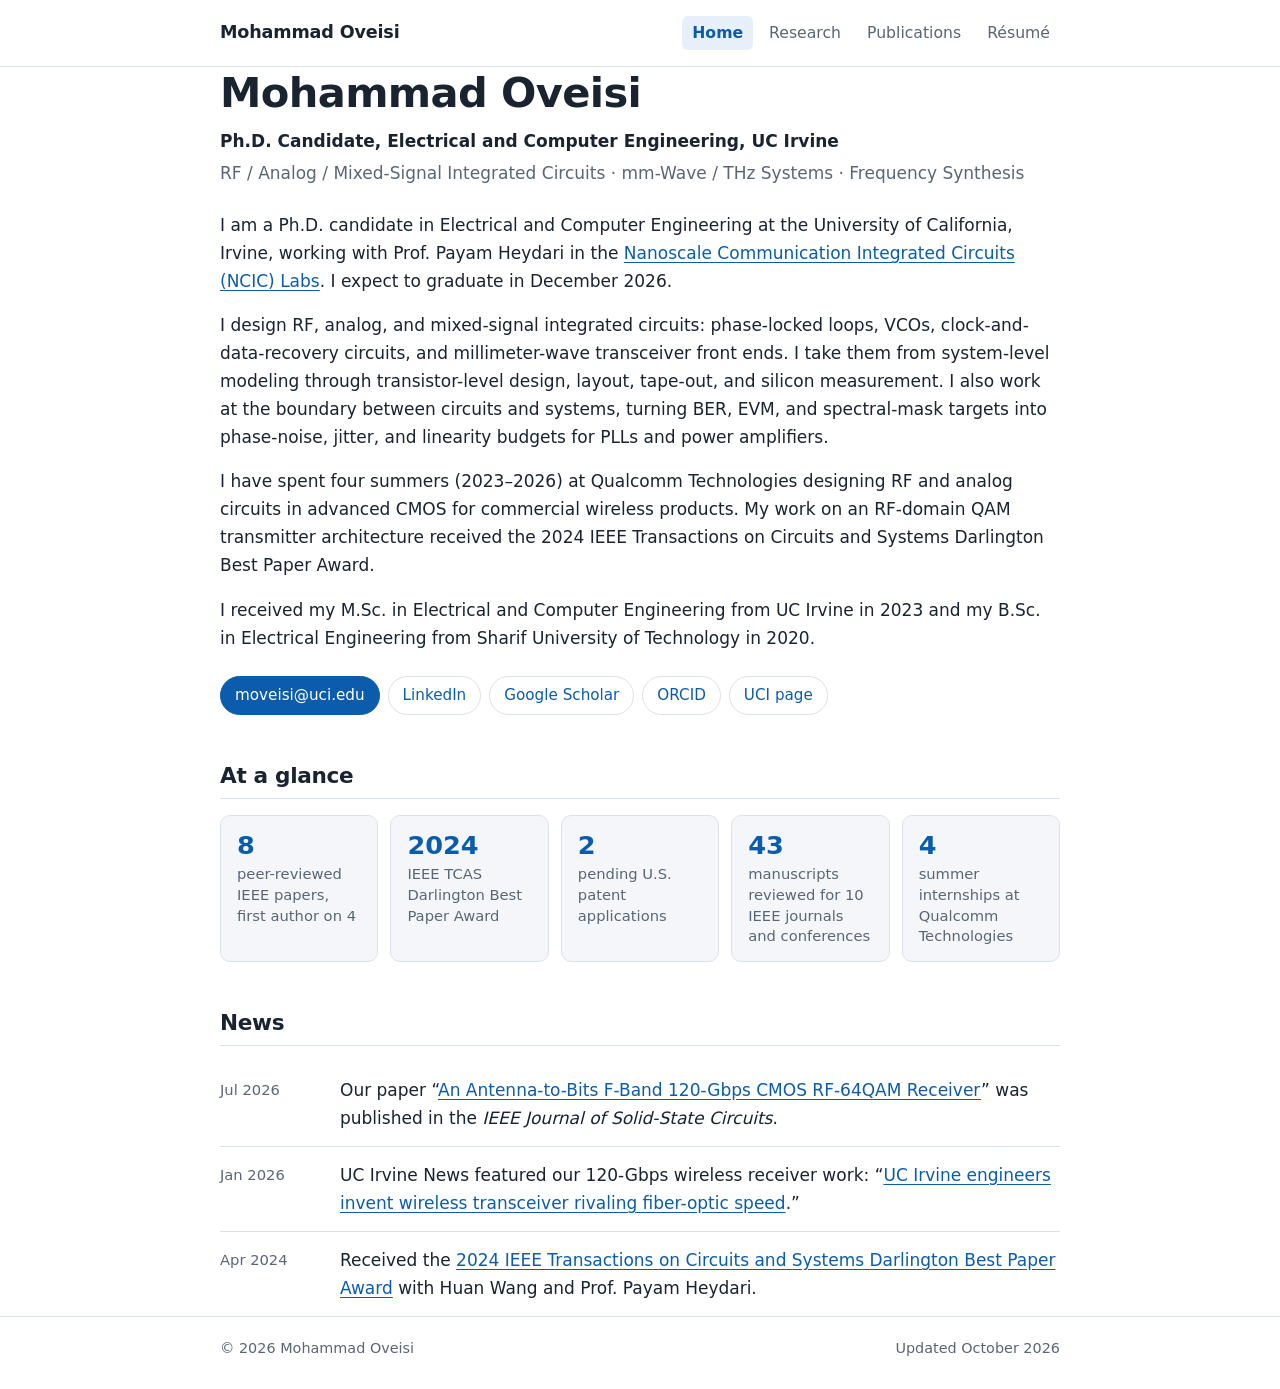
==== index.html @ 397d7ef5 "Add personal website" ====
<!doctype html>
<html lang="en">
<head>
  <meta charset="utf-8">
  <meta name="viewport" content="width=device-width, initial-scale=1">
  <title>Mohammad Oveisi | RF, Analog and Mixed-Signal IC Design</title>
  <meta name="description" content="Mohammad Oveisi is a Ph.D. candidate in Electrical and Computer Engineering at UC Irvine, designing RF, analog, and mixed-signal integrated circuits.">
  <meta property="og:title" content="Mohammad Oveisi">
  <meta property="og:description" content="Ph.D. candidate at UC Irvine. RF, analog, and mixed-signal integrated circuits; mm-wave and THz systems; frequency synthesis.">
  <meta property="og:type" content="website">
  <link rel="icon" href="assets/favicon.svg" type="image/svg+xml">
  <link rel="stylesheet" href="assets/style.css">
</head>
<body>
  <a class="skip" href="#main">Skip to content</a>
  <header class="site-header">
    <div class="wrap">
      <a class="brand" href="index.html">Mohammad Oveisi</a>
      <nav aria-label="Main">
        <a href="index.html" aria-current="page">Home</a>
        <a href="research.html">Research</a>
        <a href="publications.html">Publications</a>
        <a href="resume.html">Résumé</a>
      </nav>
    </div>
  </header>

  <main id="main" class="wrap">
    <h1>Mohammad Oveisi</h1>
    <p class="tagline">Ph.D. Candidate, Electrical and Computer Engineering, UC Irvine</p>
    <p class="areas">RF / Analog / Mixed-Signal Integrated Circuits · mm-Wave / THz Systems · Frequency Synthesis</p>

    <p>I am a Ph.D. candidate in Electrical and Computer Engineering at the University of California, Irvine, working with Prof. Payam Heydari in the <a href="https://ncic.eng.uci.edu/">Nanoscale Communication Integrated Circuits (NCIC) Labs</a>. I expect to graduate in December 2026.</p>
    <p>I design RF, analog, and mixed-signal integrated circuits: phase-locked loops, VCOs, clock-and-data-recovery circuits, and millimeter-wave transceiver front ends. I take them from system-level modeling through transistor-level design, layout, tape-out, and silicon measurement. I also work at the boundary between circuits and systems, turning BER, EVM, and spectral-mask targets into phase-noise, jitter, and linearity budgets for PLLs and power amplifiers.</p>
    <p>I have spent four summers (2023–2026) at Qualcomm Technologies designing RF and analog circuits in advanced CMOS for commercial wireless products. My work on an RF-domain QAM transmitter architecture received the 2024 IEEE Transactions on Circuits and Systems Darlington Best Paper Award.</p>
    <p>I received my M.Sc. in Electrical and Computer Engineering from UC Irvine in 2023 and my B.Sc. in Electrical Engineering from Sharif University of Technology in 2020.</p>

    <ul class="links">
      <li><a class="primary" href="mailto:moveisi@uci.edu">moveisi@uci.edu</a></li>
      <li><a href="https://www.linkedin.com/in/moveisi/">LinkedIn</a></li>
      <li><a href="https://scholar.google.com/citations?user=EYjMQukAAAAJ&amp;hl=en">Google Scholar</a></li>
      <li><a href="https://orcid.org/0000-0003-4700-7114">ORCID</a></li>
      <li><a href="https://sites.uci.edu/moveisi/">UCI page</a></li>
    </ul>

    <h2>At a glance</h2>
    <ul class="stats">
      <li><strong>8</strong>peer-reviewed IEEE papers, first author on 4</li>
      <li><strong>2024</strong>IEEE TCAS Darlington Best Paper Award</li>
      <li><strong>2</strong>pending U.S. patent applications</li>
      <li><strong>43</strong>manuscripts reviewed for 10 IEEE journals and conferences</li>
      <li><strong>4</strong>summer internships at Qualcomm Technologies</li>
    </ul>

    <h2>News</h2>
    <ul class="news">
      <li>
        <time datetime="2026-07">Jul 2026</time>
        <p>Our paper “<a href="https://doi.org/10.1109/JSSC.2025.3648748">An Antenna-to-Bits F-Band 120-Gbps CMOS RF-64QAM Receiver</a>” was published in the <em>IEEE Journal of Solid-State Circuits</em>.</p>
      </li>
      <li>
        <time datetime="2026-01-22">Jan 2026</time>
        <p>UC Irvine News featured our 120-Gbps wireless receiver work: “<a href="https://news.uci.edu/2026/01/22/uc-irvine-engineers-invent-wireless-transceiver-rivaling-fiber-optic-speed/">UC Irvine engineers invent wireless transceiver rivaling fiber-optic speed</a>.”</p>
      </li>
      <li>
        <time datetime="2024-04">Apr 2024</time>
        <p>Received the <a href="https://ieee-cas.org/post/news/announcing-ieee-cass-2024-award-winners">2024 IEEE Transactions on Circuits and Systems Darlington Best Paper Award</a> with Huan Wang and Prof. Payam Heydari.</p>
      </li>
    </ul>
  </main>

  <footer class="site-footer">
    <div class="wrap">
      <span>© 2026 Mohammad Oveisi</span>
      <span>Updated October 2026</span>
    </div>
  </footer>
</body>
</html>
---- assets/style.css ----
:root {
  --bg: #ffffff;
  --surface: #f4f6f9;
  --text: #1a2330;
  --muted: #5a6675;
  --border: #dce2e9;
  --accent: #0b5cad;
  --accent-soft: #e7f0fa;
  --maxw: 880px;
  color-scheme: light dark;
}

@media (prefers-color-scheme: dark) {
  :root {
    --bg: #0f141a;
    --surface: #171e27;
    --text: #e5eaf0;
    --muted: #9ba8b6;
    --border: #28333f;
    --accent: #6fb4f3;
    --accent-soft: #14273a;
  }
}

*,
*::before,
*::after {
  box-sizing: border-box;
}

html {
  -webkit-text-size-adjust: 100%;
}

body {
  margin: 0;
  background: var(--bg);
  color: var(--text);
  font-family: system-ui, -apple-system, "Segoe UI", Roboto, "Helvetica Neue", Arial, sans-serif;
  font-size: 1.0625rem;
  line-height: 1.65;
}

.wrap {
  max-width: var(--maxw);
  margin: 0 auto;
  padding: 0 20px;
}

a {
  color: var(--accent);
  text-underline-offset: 3px;
}

a:hover {
  text-decoration-thickness: 2px;
}

.skip {
  position: absolute;
  left: -999px;
}

.skip:focus {
  left: 12px;
  top: 12px;
  padding: 8px 12px;
  background: var(--bg);
  border: 2px solid var(--accent);
  border-radius: 6px;
  z-index: 10;
}

/* Header */

.site-header {
  border-bottom: 1px solid var(--border);
}

.site-header .wrap {
  display: flex;
  flex-wrap: wrap;
  align-items: center;
  justify-content: space-between;
  gap: 8px 24px;
  padding-top: 16px;
  padding-bottom: 16px;
}

.brand {
  color: var(--text);
  font-weight: 700;
  font-size: 1.1rem;
  text-decoration: none;
  letter-spacing: -0.01em;
}

.site-header nav {
  display: flex;
  flex-wrap: wrap;
  gap: 4px 6px;
}

.site-header nav a {
  color: var(--muted);
  text-decoration: none;
  padding: 4px 10px;
  border-radius: 6px;
  font-size: 0.98rem;
}

.site-header nav a:hover {
  color: var(--text);
  background: var(--surface);
}

.site-header nav a[aria-current="page"] {
  color: var(--accent);
  background: var(--accent-soft);
  font-weight: 600;
}

/* Typography */

main {
  padding-top: 48px;
  padding-bottom: 64px;
}

h1,
h2,
h3 {
  line-height: 1.25;
  letter-spacing: -0.015em;
}

h1 {
  font-size: clamp(2rem, 5vw, 2.6rem);
  margin: 0 0 8px;
}

h2 {
  font-size: 1.35rem;
  margin: 48px 0 16px;
  padding-bottom: 8px;
  border-bottom: 1px solid var(--border);
}

h3 {
  font-size: 1.1rem;
  margin: 0 0 4px;
}

p {
  margin: 0 0 16px;
}

.lead {
  color: var(--muted);
  font-size: 1.1rem;
  margin-bottom: 24px;
}

.tagline {
  font-weight: 600;
  margin-bottom: 4px;
}

.areas {
  color: var(--muted);
  margin-bottom: 24px;
}

.meta {
  color: var(--muted);
  font-size: 0.92rem;
  margin-bottom: 8px;
}

/* Home */

.links {
  display: flex;
  flex-wrap: wrap;
  gap: 8px;
  margin: 24px 0 8px;
  padding: 0;
  list-style: none;
}

.links a {
  display: inline-block;
  padding: 6px 14px;
  border: 1px solid var(--border);
  border-radius: 999px;
  text-decoration: none;
  font-size: 0.95rem;
  font-weight: 500;
}

.links a:hover {
  border-color: var(--accent);
  background: var(--accent-soft);
}

.links a.primary {
  background: var(--accent);
  border-color: var(--accent);
  color: var(--bg);
}

.stats {
  display: flex;
  flex-wrap: wrap;
  gap: 12px;
  margin: 0;
  padding: 0;
  list-style: none;
}

.stats li {
  flex: 1 1 130px;
  background: var(--surface);
  border: 1px solid var(--border);
  border-radius: 10px;
  padding: 14px 16px;
  font-size: 0.92rem;
  line-height: 1.4;
  color: var(--muted);
}

.stats strong {
  display: block;
  font-size: 1.6rem;
  line-height: 1.2;
  color: var(--accent);
  margin-bottom: 4px;
}

.news {
  margin: 0;
  padding: 0;
  list-style: none;
}

.news li {
  display: grid;
  grid-template-columns: 6.5rem 1fr;
  gap: 4px 16px;
  padding: 14px 0;
  border-bottom: 1px solid var(--border);
}

.news li:last-child {
  border-bottom: 0;
}

.news time {
  color: var(--muted);
  font-size: 0.92rem;
  padding-top: 2px;
}

.news p {
  margin: 0;
}

/* Research */

.project {
  padding: 20px 0;
  border-bottom: 1px solid var(--border);
}

.project:last-of-type {
  border-bottom: 0;
}

.project p:last-child {
  margin-bottom: 0;
}

/* Publications */

.pubs {
  margin: 0;
  padding: 0;
  list-style: none;
  counter-reset: pub;
}

.pubs li {
  counter-increment: pub;
  position: relative;
  padding: 0 0 14px 3rem;
}

.pubs li::before {
  position: absolute;
  left: 0;
  color: var(--muted);
  font-variant-numeric: tabular-nums;
}

.pubs[data-prefix="J"] li::before {
  content: "[J" counter(pub) "]";
}

.pubs[data-prefix="C"] li::before {
  content: "[C" counter(pub) "]";
}

.me {
  font-weight: 700;
}

.badge {
  display: inline-block;
  padding: 1px 8px;
  border-radius: 999px;
  background: var(--accent-soft);
  color: var(--accent);
  font-size: 0.85rem;
  font-weight: 600;
  white-space: nowrap;
}

.plain {
  margin: 0;
  padding-left: 1.2rem;
}

.plain li {
  margin-bottom: 8px;
}

/* Résumé */

.entry {
  display: grid;
  grid-template-columns: 1fr auto;
  gap: 2px 24px;
  margin-bottom: 20px;
}

.entry .when {
  color: var(--muted);
  font-size: 0.95rem;
  white-space: nowrap;
  padding-top: 2px;
}

.entry .org {
  color: var(--muted);
  margin: 0;
}

.entry ul {
  grid-column: 1 / -1;
  margin: 6px 0 0;
  padding-left: 1.2rem;
  font-size: 0.98rem;
}

.entry li {
  margin-bottom: 4px;
}

.skills {
  display: grid;
  grid-template-columns: 11rem 1fr;
  gap: 10px 24px;
  margin: 0;
}

.skills dt {
  font-weight: 600;
}

.skills dd {
  margin: 0;
}

/* Footer */

.site-footer {
  border-top: 1px solid var(--border);
  color: var(--muted);
  font-size: 0.9rem;
}

.site-footer .wrap {
  display: flex;
  flex-wrap: wrap;
  justify-content: space-between;
  gap: 8px 24px;
  padding-top: 20px;
  padding-bottom: 28px;
}

.site-footer a {
  color: var(--muted);
}

@media (max-width: 600px) {
  main {
    padding-top: 32px;
  }

  .news li {
    grid-template-columns: 1fr;
  }

  .entry {
    grid-template-columns: 1fr;
  }

  .skills {
    grid-template-columns: 1fr;
    gap: 2px;
  }

  .skills dd {
    margin-bottom: 12px;
  }

  .pubs li {
    padding-left: 2.6rem;
  }
}

@media print {
  .site-header nav,
  .site-footer,
  .skip {
    display: none;
  }

  body {
    font-size: 11pt;
  }

  a {
    color: inherit;
    text-decoration: none;
  }
}
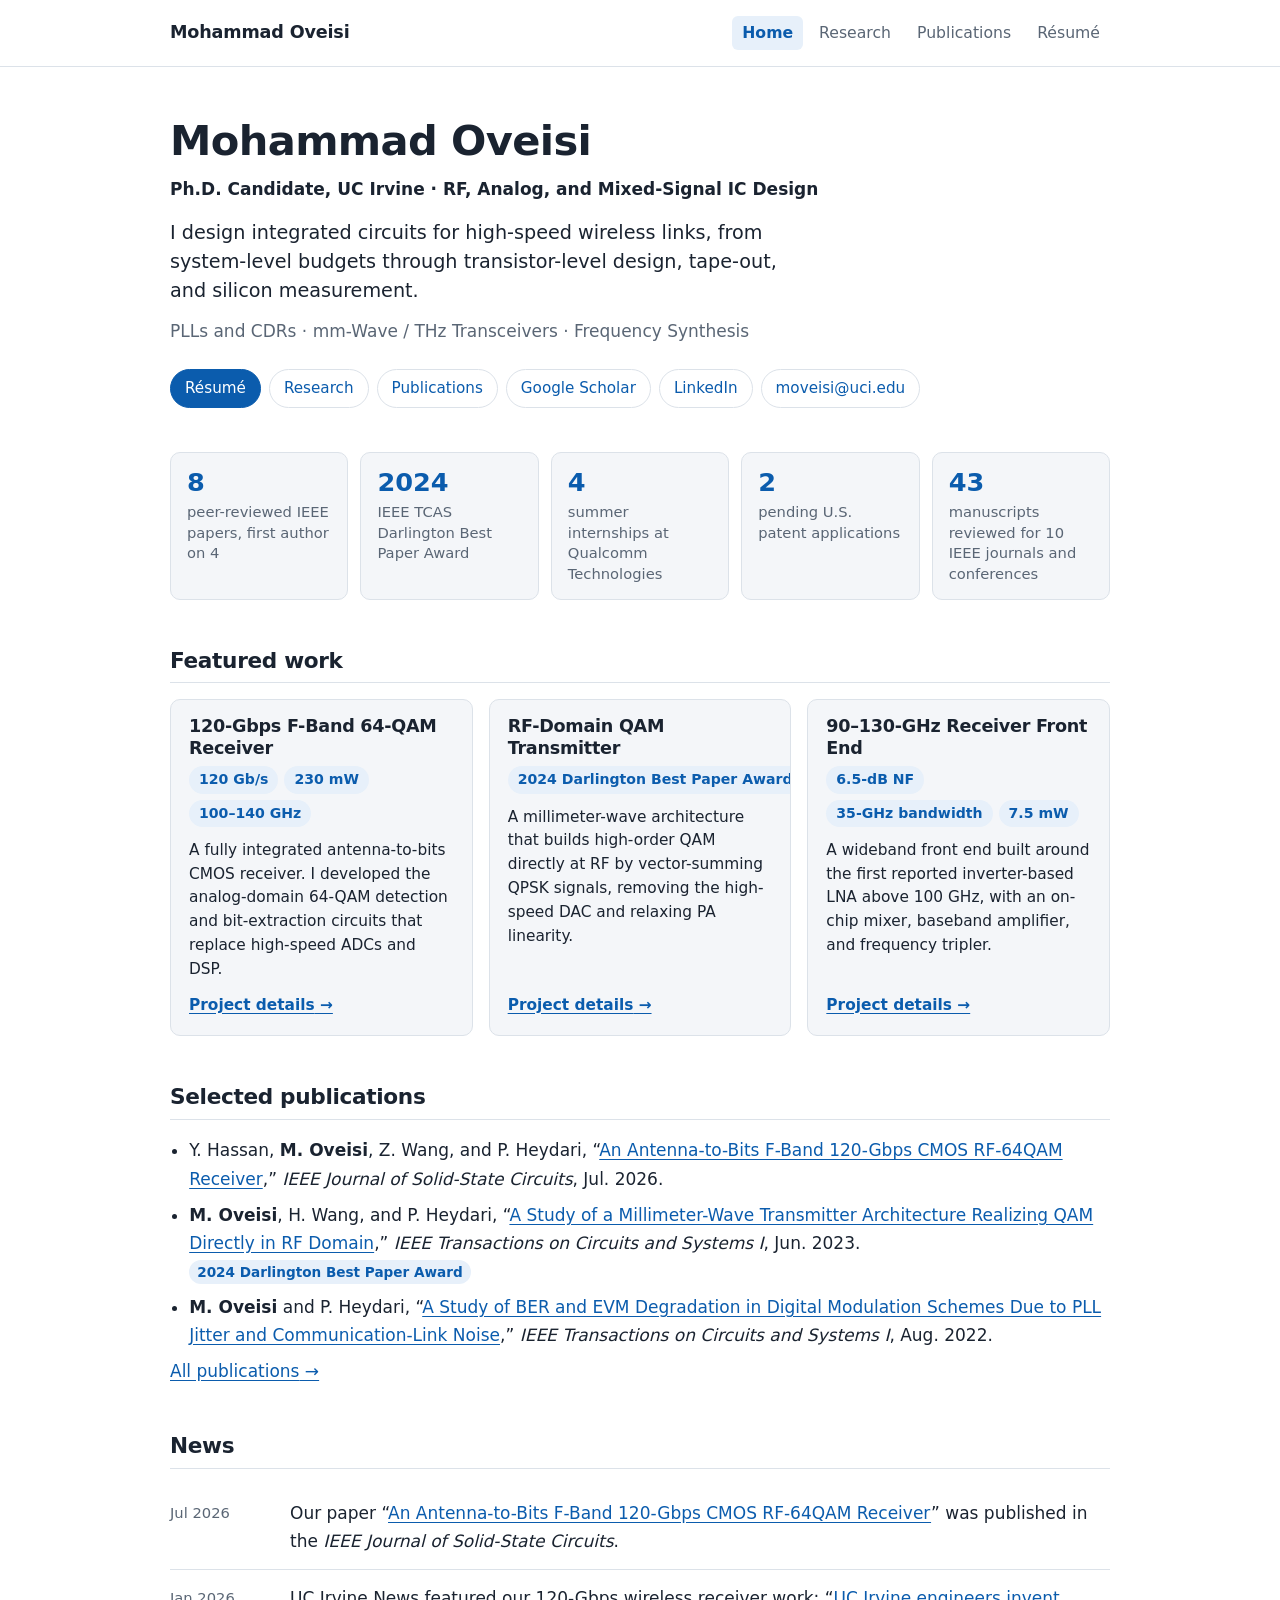
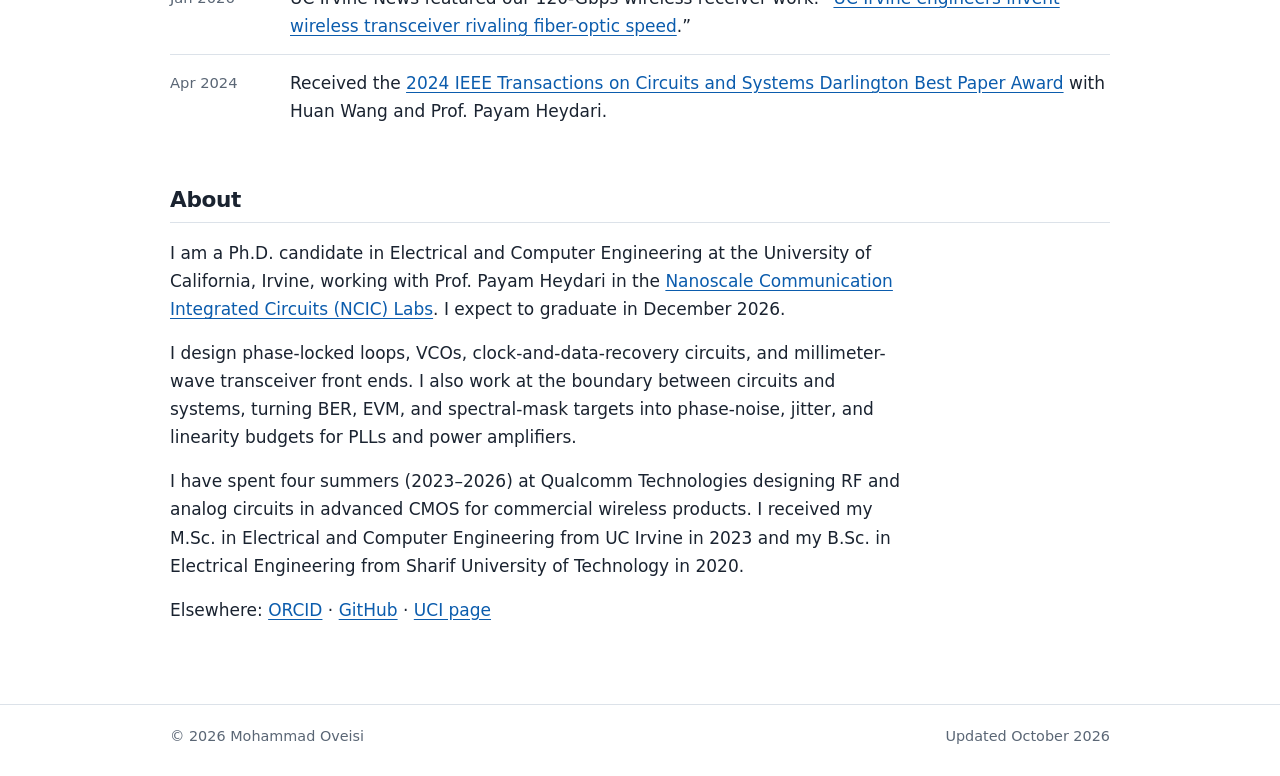
==== commit a79f269f: "Restructure site as an engineering portfolio Home leads with a compact hero, stats, featured work, a" ====
--- a/index.html
+++ b/index.html
@@ -5,11 +5,49 @@
   <meta name="viewport" content="width=device-width, initial-scale=1">
   <title>Mohammad Oveisi | RF, Analog and Mixed-Signal IC Design</title>
   <meta name="description" content="Mohammad Oveisi is a Ph.D. candidate in Electrical and Computer Engineering at UC Irvine, designing RF, analog, and mixed-signal integrated circuits.">
+  <link rel="canonical" href="https://mohammadoveisi.github.io/">
   <meta property="og:title" content="Mohammad Oveisi">
   <meta property="og:description" content="Ph.D. candidate at UC Irvine. RF, analog, and mixed-signal integrated circuits; mm-wave and THz systems; frequency synthesis.">
   <meta property="og:type" content="website">
+  <meta property="og:url" content="https://mohammadoveisi.github.io/">
+  <meta property="og:image" content="https://mohammadoveisi.github.io/assets/social-card.png">
+  <meta property="og:image:width" content="1200">
+  <meta property="og:image:height" content="630">
+  <meta name="twitter:card" content="summary_large_image">
   <link rel="icon" href="assets/favicon.svg" type="image/svg+xml">
   <link rel="stylesheet" href="assets/style.css">
+  <script type="application/ld+json">
+  {
+    "@context": "https://schema.org",
+    "@type": "Person",
+    "name": "Mohammad Oveisi",
+    "url": "https://mohammadoveisi.github.io/",
+    "email": "mailto:moveisi@uci.edu",
+    "jobTitle": "Ph.D. Candidate, Electrical and Computer Engineering",
+    "affiliation": {
+      "@type": "CollegeOrUniversity",
+      "name": "University of California, Irvine"
+    },
+    "alumniOf": [
+      { "@type": "CollegeOrUniversity", "name": "University of California, Irvine" },
+      { "@type": "CollegeOrUniversity", "name": "Sharif University of Technology" }
+    ],
+    "knowsAbout": [
+      "RF integrated circuits",
+      "Analog and mixed-signal integrated circuits",
+      "Phase-locked loops",
+      "Clock and data recovery",
+      "Millimeter-wave and sub-THz transceivers"
+    ],
+    "sameAs": [
+      "https://www.linkedin.com/in/moveisi/",
+      "https://scholar.google.com/citations?user=EYjMQukAAAAJ",
+      "https://orcid.org/0000-0003-4700-7114",
+      "https://github.com/mohammadoveisi",
+      "https://sites.uci.edu/moveisi/"
+    ]
+  }
+  </script>
 </head>
 <body>
   <a class="skip" href="#main">Skip to content</a>
@@ -26,31 +64,76 @@
   </header>
 
   <main id="main" class="wrap">
-    <h1>Mohammad Oveisi</h1>
-    <p class="tagline">Ph.D. Candidate, Electrical and Computer Engineering, UC Irvine</p>
-    <p class="areas">RF / Analog / Mixed-Signal Integrated Circuits · mm-Wave / THz Systems · Frequency Synthesis</p>
+    <section class="hero">
+      <div>
+        <h1>Mohammad Oveisi</h1>
+        <p class="tagline">Ph.D. Candidate, UC Irvine · RF, Analog, and Mixed-Signal IC Design</p>
+        <p class="focus">I design integrated circuits for high-speed wireless links, from system-level budgets through transistor-level design, tape-out, and silicon measurement.</p>
+        <p class="areas">PLLs and CDRs · mm-Wave / THz Transceivers · Frequency Synthesis</p>
+        <ul class="links">
+          <li><a class="primary" href="resume.html">Résumé</a></li>
+          <li><a href="research.html">Research</a></li>
+          <li><a href="publications.html">Publications</a></li>
+          <li><a href="https://scholar.google.com/citations?user=EYjMQukAAAAJ&amp;hl=en">Google Scholar</a></li>
+          <li><a href="https://www.linkedin.com/in/moveisi/">LinkedIn</a></li>
+          <li><a href="mailto:moveisi@uci.edu">moveisi@uci.edu</a></li>
+        </ul>
+      </div>
+    </section>
 
-    <p>I am a Ph.D. candidate in Electrical and Computer Engineering at the University of California, Irvine, working with Prof. Payam Heydari in the <a href="https://ncic.eng.uci.edu/">Nanoscale Communication Integrated Circuits (NCIC) Labs</a>. I expect to graduate in December 2026.</p>
-    <p>I design RF, analog, and mixed-signal integrated circuits: phase-locked loops, VCOs, clock-and-data-recovery circuits, and millimeter-wave transceiver front ends. I take them from system-level modeling through transistor-level design, layout, tape-out, and silicon measurement. I also work at the boundary between circuits and systems, turning BER, EVM, and spectral-mask targets into phase-noise, jitter, and linearity budgets for PLLs and power amplifiers.</p>
-    <p>I have spent four summers (2023–2026) at Qualcomm Technologies designing RF and analog circuits in advanced CMOS for commercial wireless products. My work on an RF-domain QAM transmitter architecture received the 2024 IEEE Transactions on Circuits and Systems Darlington Best Paper Award.</p>
-    <p>I received my M.Sc. in Electrical and Computer Engineering from UC Irvine in 2023 and my B.Sc. in Electrical Engineering from Sharif University of Technology in 2020.</p>
-
-    <ul class="links">
-      <li><a class="primary" href="mailto:moveisi@uci.edu">moveisi@uci.edu</a></li>
-      <li><a href="https://www.linkedin.com/in/moveisi/">LinkedIn</a></li>
-      <li><a href="https://scholar.google.com/citations?user=EYjMQukAAAAJ&amp;hl=en">Google Scholar</a></li>
-      <li><a href="https://orcid.org/0000-0003-4700-7114">ORCID</a></li>
-      <li><a href="https://sites.uci.edu/moveisi/">UCI page</a></li>
+    <ul class="stats" aria-label="At a glance">
+      <li><strong>8</strong>peer-reviewed IEEE papers, first author on 4</li>
+      <li><strong>2024</strong>IEEE TCAS Darlington Best Paper Award</li>
+      <li><strong>4</strong>summer internships at Qualcomm Technologies</li>
+      <li><strong>2</strong>pending U.S. patent applications</li>
+      <li><strong>43</strong>manuscripts reviewed for 10 IEEE journals and conferences</li>
     </ul>
 
-    <h2>At a glance</h2>
-    <ul class="stats">
-      <li><strong>8</strong>peer-reviewed IEEE papers, first author on 4</li>
-      <li><strong>2024</strong>IEEE TCAS Darlington Best Paper Award</li>
-      <li><strong>2</strong>pending U.S. patent applications</li>
-      <li><strong>43</strong>manuscripts reviewed for 10 IEEE journals and conferences</li>
-      <li><strong>4</strong>summer internships at Qualcomm Technologies</li>
+    <h2>Featured work</h2>
+    <ul class="cards">
+      <li class="card">
+        <div class="card-body">
+          <h3>120-Gbps F-Band 64-QAM Receiver</h3>
+          <ul class="metrics" aria-label="Measured results">
+            <li>120 Gb/s</li>
+            <li>230 mW</li>
+            <li>100–140 GHz</li>
+          </ul>
+          <p>A fully integrated antenna-to-bits CMOS receiver. I developed the analog-domain 64-QAM detection and bit-extraction circuits that replace high-speed ADCs and DSP.</p>
+          <p class="more"><a href="research.html#receiver">Project details<span aria-hidden="true"> →</span></a></p>
+        </div>
+      </li>
+      <li class="card">
+        <div class="card-body">
+          <h3>RF-Domain QAM Transmitter</h3>
+          <ul class="metrics" aria-label="Recognition">
+            <li>2024 Darlington Best Paper Award</li>
+          </ul>
+          <p>A millimeter-wave architecture that builds high-order QAM directly at RF by vector-summing QPSK signals, removing the high-speed DAC and relaxing PA linearity.</p>
+          <p class="more"><a href="research.html#rf-qam">Project details<span aria-hidden="true"> →</span></a></p>
+        </div>
+      </li>
+      <li class="card">
+        <div class="card-body">
+          <h3>90–130-GHz Receiver Front End</h3>
+          <ul class="metrics" aria-label="LNA results">
+            <li>6.5-dB NF</li>
+            <li>35-GHz bandwidth</li>
+            <li>7.5 mW</li>
+          </ul>
+          <p>A wideband front end built around the first reported inverter-based LNA above 100 GHz, with an on-chip mixer, baseband amplifier, and frequency tripler.</p>
+          <p class="more"><a href="research.html#front-end">Project details<span aria-hidden="true"> →</span></a></p>
+        </div>
+      </li>
     </ul>
+
+    <h2>Selected publications</h2>
+    <ul class="plain">
+      <li>Y. Hassan, <span class="me">M. Oveisi</span>, Z. Wang, and P. Heydari, “<a href="https://doi.org/10.1109/JSSC.2025.3648748">An Antenna-to-Bits F-Band 120-Gbps CMOS RF-64QAM Receiver</a>,” <em>IEEE Journal of Solid-State Circuits</em>, Jul. 2026.</li>
+      <li><span class="me">M. Oveisi</span>, H. Wang, and P. Heydari, “<a href="https://doi.org/10.1109/TCSI.2023.3255109">A Study of a Millimeter-Wave Transmitter Architecture Realizing QAM Directly in RF Domain</a>,” <em>IEEE Transactions on Circuits and Systems I</em>, Jun. 2023. <span class="badge">2024 Darlington Best Paper Award</span></li>
+      <li><span class="me">M. Oveisi</span> and P. Heydari, “<a href="https://doi.org/10.1109/TCSI.2022.3172707">A Study of BER and EVM Degradation in Digital Modulation Schemes Due to PLL Jitter and Communication-Link Noise</a>,” <em>IEEE Transactions on Circuits and Systems I</em>, Aug. 2022.</li>
+    </ul>
+    <p><a href="publications.html">All publications<span aria-hidden="true"> →</span></a></p>
 
     <h2>News</h2>
     <ul class="news">
@@ -67,6 +150,12 @@
         <p>Received the <a href="https://ieee-cas.org/post/news/announcing-ieee-cass-2024-award-winners">2024 IEEE Transactions on Circuits and Systems Darlington Best Paper Award</a> with Huan Wang and Prof. Payam Heydari.</p>
       </li>
     </ul>
+
+    <h2>About</h2>
+    <p>I am a Ph.D. candidate in Electrical and Computer Engineering at the University of California, Irvine, working with Prof. Payam Heydari in the <a href="https://ncic.eng.uci.edu/">Nanoscale Communication Integrated Circuits (NCIC) Labs</a>. I expect to graduate in December 2026.</p>
+    <p>I design phase-locked loops, VCOs, clock-and-data-recovery circuits, and millimeter-wave transceiver front ends. I also work at the boundary between circuits and systems, turning BER, EVM, and spectral-mask targets into phase-noise, jitter, and linearity budgets for PLLs and power amplifiers.</p>
+    <p>I have spent four summers (2023–2026) at Qualcomm Technologies designing RF and analog circuits in advanced CMOS for commercial wireless products. I received my M.Sc. in Electrical and Computer Engineering from UC Irvine in 2023 and my B.Sc. in Electrical Engineering from Sharif University of Technology in 2020.</p>
+    <p>Elsewhere: <a href="https://orcid.org/0000-0003-4700-7114">ORCID</a> · <a href="https://github.com/mohammadoveisi">GitHub</a> · <a href="https://sites.uci.edu/moveisi/">UCI page</a></p>
   </main>
 
   <footer class="site-footer">
--- a/assets/style.css
+++ b/assets/style.css
@@ -6,7 +6,8 @@
   --border: #dce2e9;
   --accent: #0b5cad;
   --accent-soft: #e7f0fa;
-  --maxw: 880px;
+  --maxw: 980px;
+  --measure: 46rem;
   color-scheme: light dark;
 }
 
@@ -56,6 +57,12 @@
   text-decoration-thickness: 2px;
 }
 
+:focus-visible {
+  outline: 2px solid var(--accent);
+  outline-offset: 2px;
+  border-radius: 4px;
+}
+
 .skip {
   position: absolute;
   left: -999px;
@@ -122,7 +129,7 @@
 
 /* Typography */
 
-main {
+main.wrap {
   padding-top: 48px;
   padding-bottom: 64px;
 }
@@ -155,6 +162,11 @@
   margin: 0 0 16px;
 }
 
+main > p,
+.prose {
+  max-width: var(--measure);
+}
+
 .lead {
   color: var(--muted);
   font-size: 1.1rem;
@@ -178,6 +190,99 @@
 }
 
 /* Home */
+
+.hero {
+  display: grid;
+  grid-template-columns: 1fr auto;
+  align-items: center;
+  gap: 24px 48px;
+}
+
+.hero-photo {
+  width: 220px;
+  height: 220px;
+  border-radius: 14px;
+  border: 1px solid var(--border);
+  object-fit: cover;
+}
+
+.focus {
+  font-size: 1.2rem;
+  line-height: 1.5;
+  max-width: 38rem;
+  margin: 16px 0 12px;
+}
+
+.hero .areas {
+  margin-bottom: 0;
+}
+
+.cards {
+  display: grid;
+  grid-template-columns: repeat(auto-fit, minmax(260px, 1fr));
+  gap: 16px;
+  margin: 0;
+  padding: 0;
+  list-style: none;
+}
+
+.card {
+  display: flex;
+  flex-direction: column;
+  background: var(--surface);
+  border: 1px solid var(--border);
+  border-radius: 10px;
+  overflow: hidden;
+}
+
+.card img {
+  display: block;
+  width: 100%;
+  aspect-ratio: 16 / 10;
+  object-fit: cover;
+  border-bottom: 1px solid var(--border);
+}
+
+.card-body {
+  display: flex;
+  flex-direction: column;
+  flex: 1;
+  padding: 16px 18px 18px;
+}
+
+.card h3 {
+  margin-bottom: 6px;
+}
+
+.card p {
+  font-size: 0.96rem;
+  line-height: 1.55;
+  margin-bottom: 12px;
+}
+
+.card .more {
+  margin: auto 0 0;
+  font-weight: 600;
+}
+
+.metrics {
+  display: flex;
+  flex-wrap: wrap;
+  gap: 6px;
+  margin: 0 0 12px;
+  padding: 0;
+  list-style: none;
+}
+
+.metrics li {
+  padding: 2px 10px;
+  border-radius: 999px;
+  background: var(--accent-soft);
+  color: var(--accent);
+  font-size: 0.88rem;
+  font-weight: 600;
+  white-space: nowrap;
+}
 
 .links {
   display: flex;
@@ -213,7 +318,7 @@
   display: flex;
   flex-wrap: wrap;
   gap: 12px;
-  margin: 0;
+  margin: 36px 0 0;
   padding: 0;
   list-style: none;
 }
@@ -268,16 +373,65 @@
 /* Research */
 
 .project {
-  padding: 20px 0;
-  border-bottom: 1px solid var(--border);
-}
-
-.project:last-of-type {
-  border-bottom: 0;
-}
-
-.project p:last-child {
-  margin-bottom: 0;
+  display: grid;
+  grid-template-columns: minmax(0, 1fr);
+  gap: 20px 28px;
+  margin-bottom: 20px;
+  padding: 22px 24px;
+  background: var(--surface);
+  border: 1px solid var(--border);
+  border-radius: 10px;
+  scroll-margin-top: 16px;
+}
+
+.project.has-figure {
+  grid-template-columns: minmax(0, 300px) minmax(0, 1fr);
+}
+
+.project figure {
+  margin: 0;
+}
+
+.project figure img {
+  display: block;
+  width: 100%;
+  height: auto;
+  border-radius: 6px;
+  border: 1px solid var(--border);
+}
+
+.project figcaption {
+  color: var(--muted);
+  font-size: 0.82rem;
+  line-height: 1.4;
+  margin-top: 6px;
+}
+
+.project h2 {
+  font-size: 1.2rem;
+  margin: 0 0 4px;
+  padding: 0;
+  border: 0;
+}
+
+.project p {
+  font-size: 0.98rem;
+}
+
+.project .role {
+  border-left: 3px solid var(--accent);
+  padding-left: 12px;
+}
+
+.project-links {
+  display: flex;
+  flex-wrap: wrap;
+  gap: 4px 18px;
+  margin: 0;
+  padding: 0;
+  list-style: none;
+  font-size: 0.95rem;
+  font-weight: 600;
 }
 
 /* Publications */
@@ -325,6 +479,19 @@
   white-space: nowrap;
 }
 
+.badge.quiet {
+  background: transparent;
+  border: 1px solid var(--border);
+  color: var(--muted);
+  font-weight: 500;
+}
+
+.pub-links {
+  display: block;
+  margin-top: 2px;
+  font-size: 0.92rem;
+}
+
 .plain {
   margin: 0;
   padding-left: 1.2rem;
@@ -403,12 +570,28 @@
 }
 
 @media (max-width: 600px) {
-  main {
+  main.wrap {
     padding-top: 32px;
   }
 
   .news li {
     grid-template-columns: 1fr;
+  }
+
+  .hero {
+    grid-template-columns: 1fr;
+  }
+
+  .hero-photo {
+    width: 140px;
+    height: 140px;
+    order: -1;
+  }
+
+  .project,
+  .project.has-figure {
+    grid-template-columns: minmax(0, 1fr);
+    padding: 18px;
   }
 
   .entry {
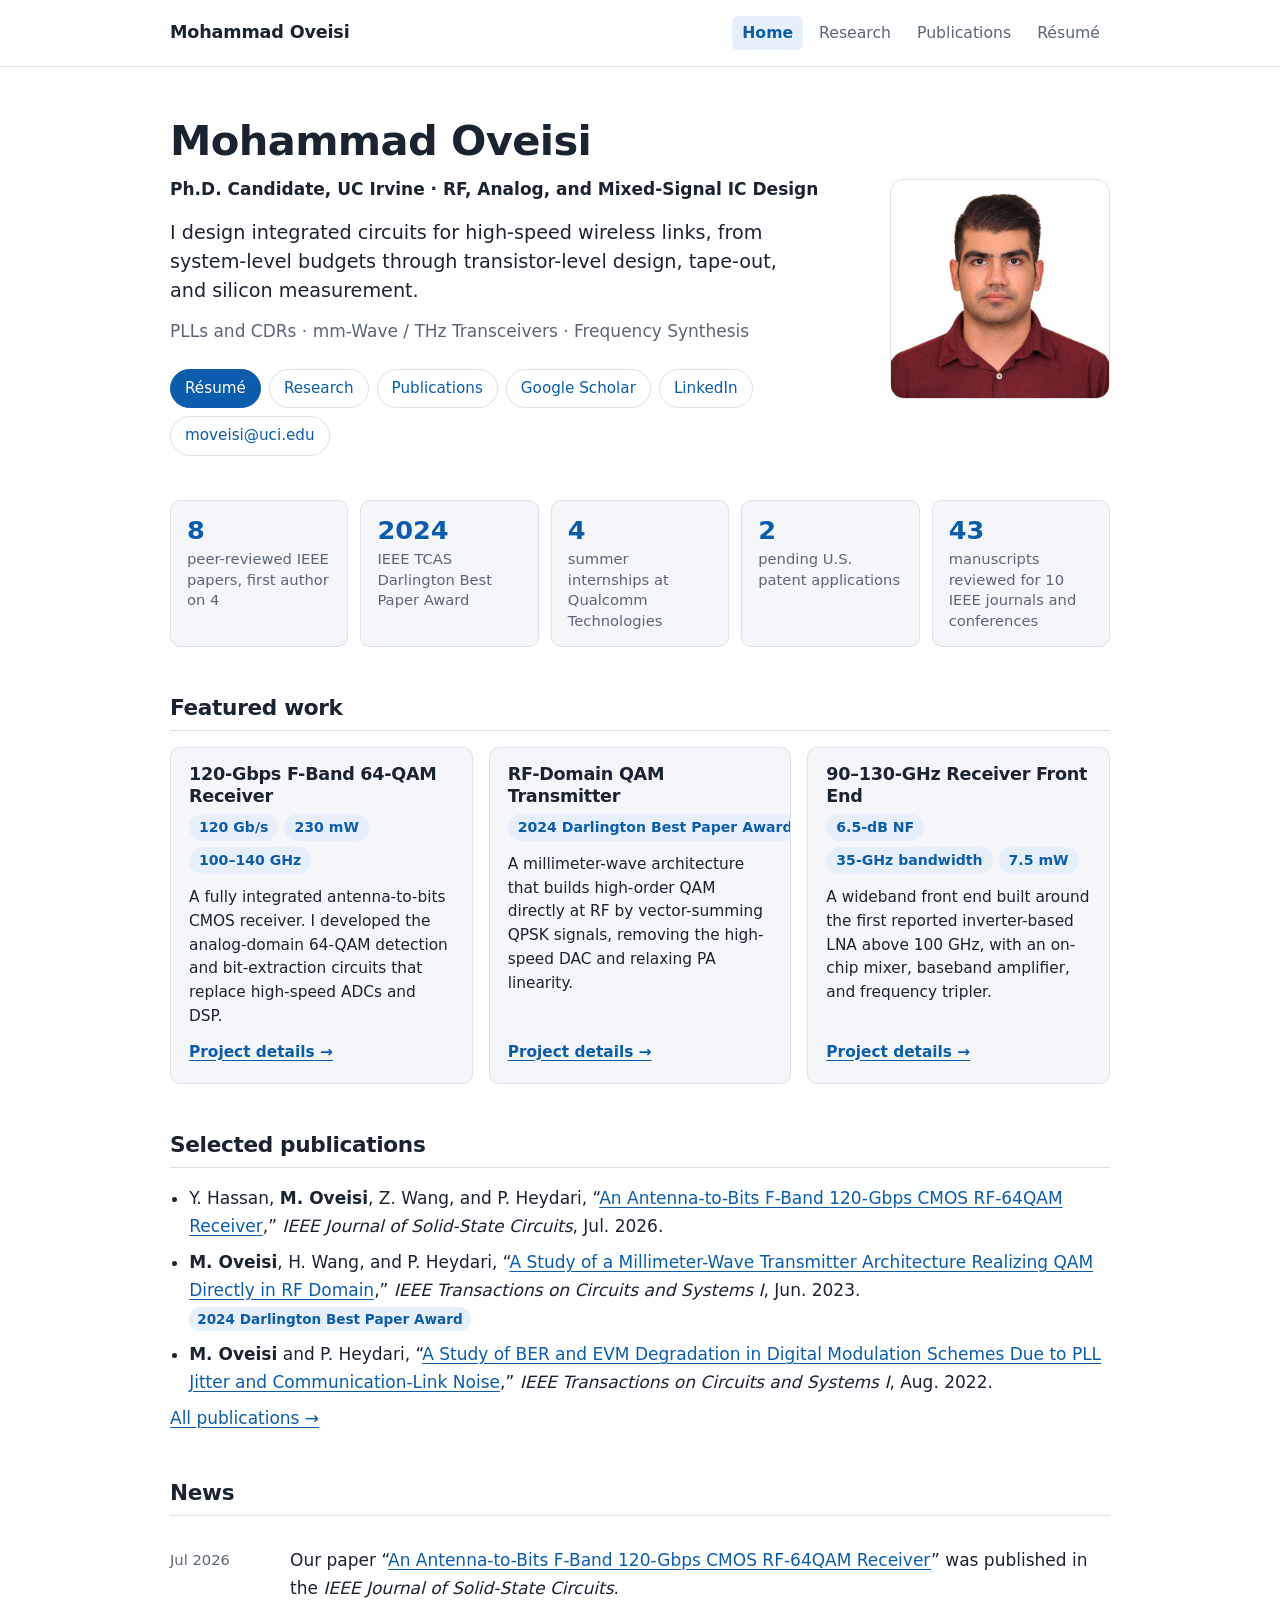
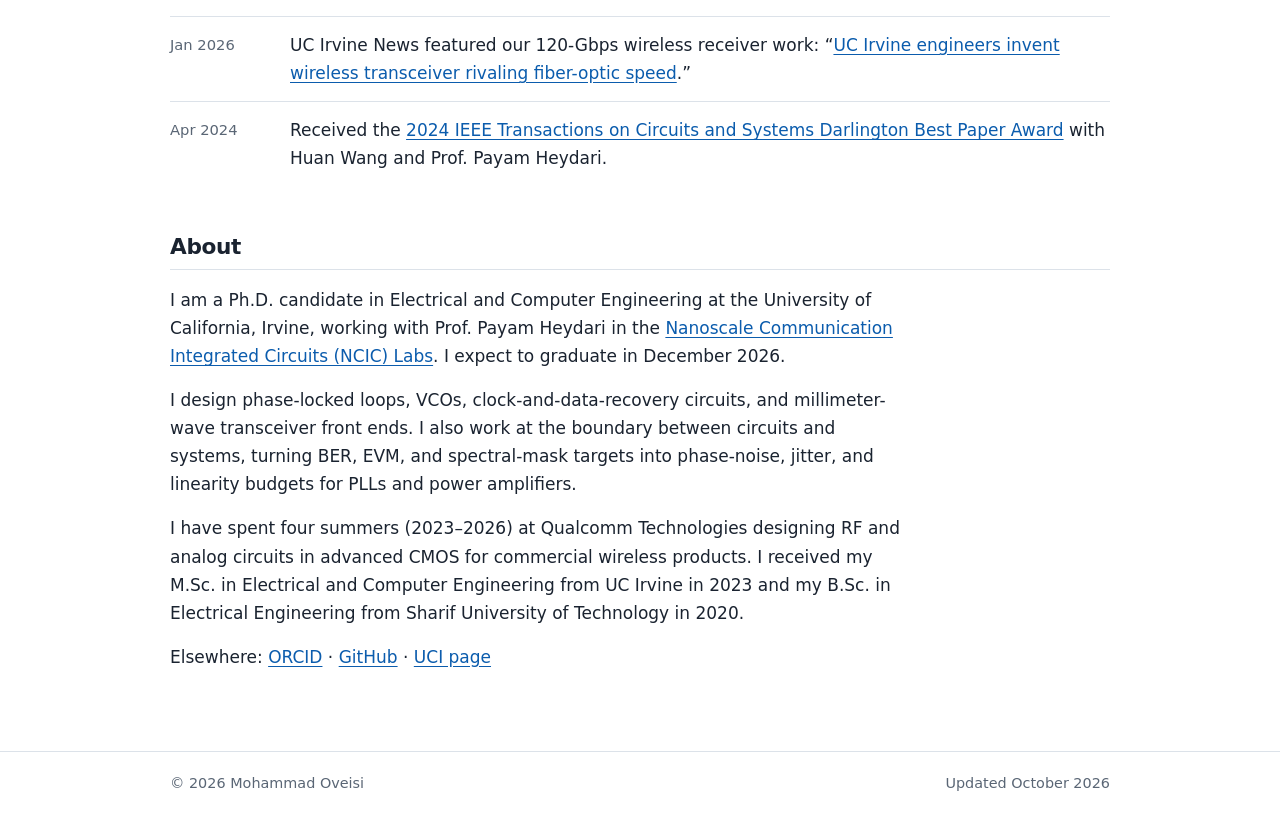
==== commit 8043186d: "Add headshot to the home page hero Co-Authored-By: Claude Opus 5.5 <noreply@anthropic.com>" ====
--- a/index.html
+++ b/index.html
@@ -22,6 +22,7 @@
     "@type": "Person",
     "name": "Mohammad Oveisi",
     "url": "https://mohammadoveisi.github.io/",
+    "image": "https://mohammadoveisi.github.io/assets/headshot.jpg",
     "email": "mailto:moveisi@uci.edu",
     "jobTitle": "Ph.D. Candidate, Electrical and Computer Engineering",
     "affiliation": {
@@ -79,6 +80,7 @@
           <li><a href="mailto:moveisi@uci.edu">moveisi@uci.edu</a></li>
         </ul>
       </div>
+      <img class="hero-photo" src="assets/headshot.jpg" alt="Portrait of Mohammad Oveisi" width="600" height="600">
     </section>
 
     <ul class="stats" aria-label="At a glance">
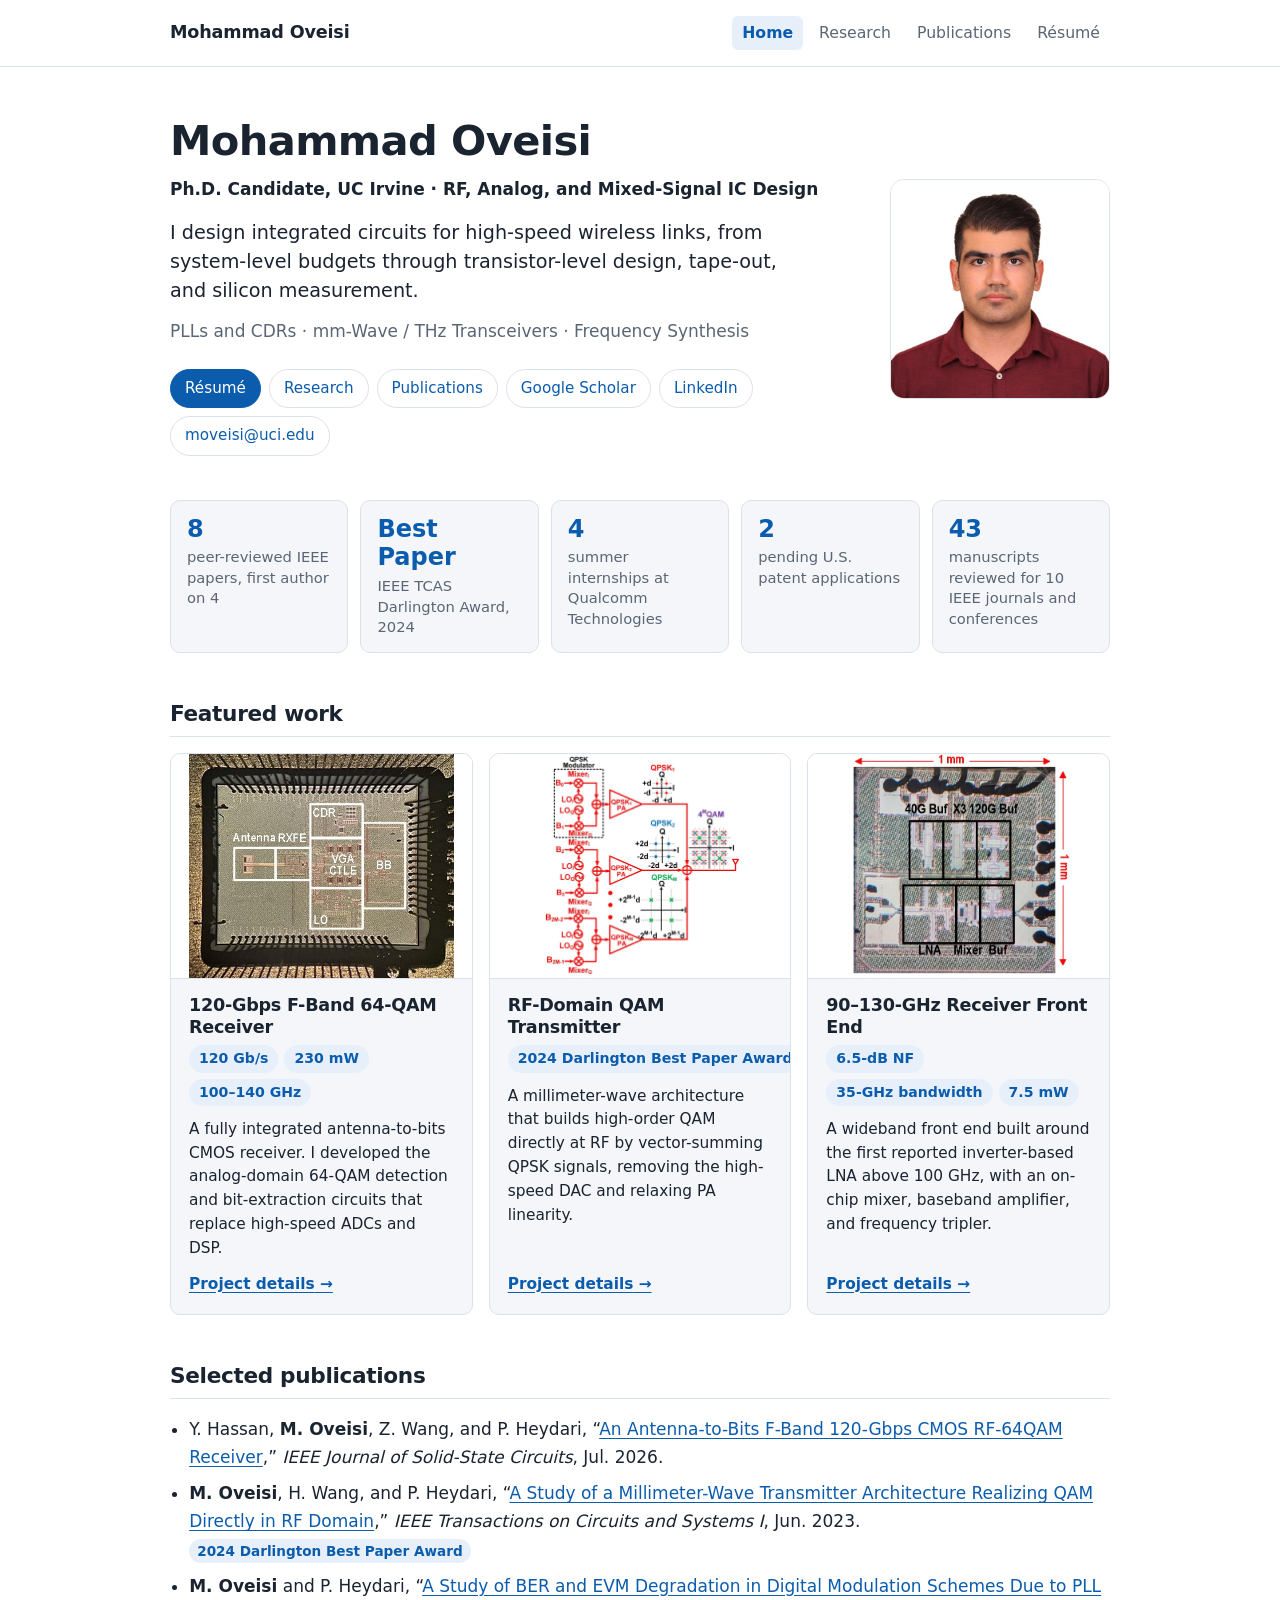
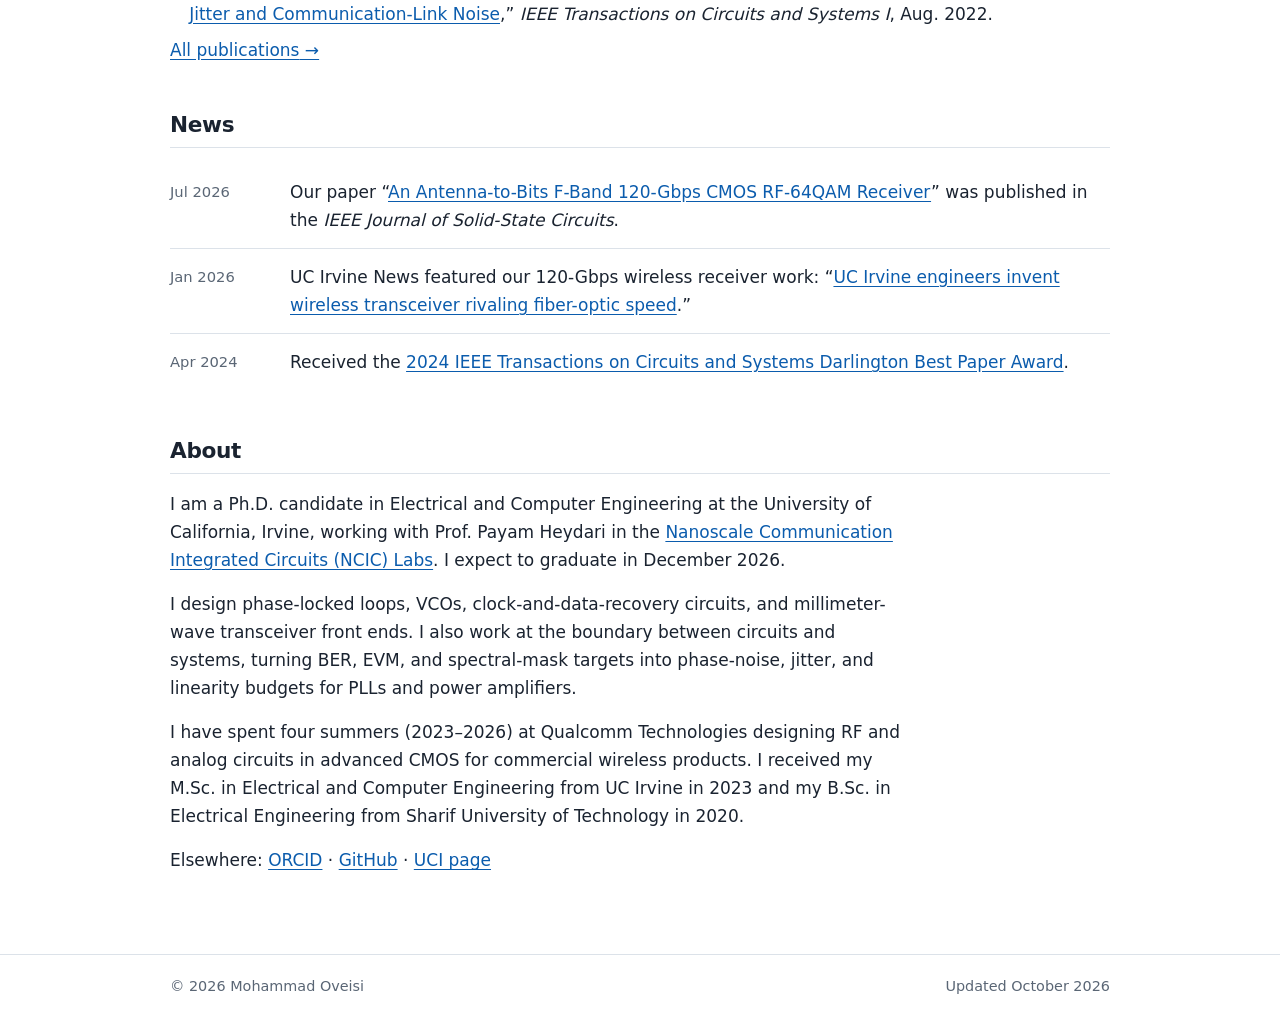
==== commit 631ce0b7: "Add figures for the RF-QAM and link-modeling projects, link M.Sc. thesis Home: featured cards now ca" ====
--- a/index.html
+++ b/index.html
@@ -85,7 +85,7 @@
 
     <ul class="stats" aria-label="At a glance">
       <li><strong>8</strong>peer-reviewed IEEE papers, first author on 4</li>
-      <li><strong>2024</strong>IEEE TCAS Darlington Best Paper Award</li>
+      <li><strong>Best Paper</strong>IEEE TCAS Darlington Award, 2024</li>
       <li><strong>4</strong>summer internships at Qualcomm Technologies</li>
       <li><strong>2</strong>pending U.S. patent applications</li>
       <li><strong>43</strong>manuscripts reviewed for 10 IEEE journals and conferences</li>
@@ -94,6 +94,7 @@
     <h2>Featured work</h2>
     <ul class="cards">
       <li class="card">
+        <img src="assets/receiver-die.jpg" alt="Die micrograph of the F-band receiver" width="429" height="364">
         <div class="card-body">
           <h3>120-Gbps F-Band 64-QAM Receiver</h3>
           <ul class="metrics" aria-label="Measured results">
@@ -106,6 +107,7 @@
         </div>
       </li>
       <li class="card">
+        <img src="assets/rf-qam-architecture.jpg" alt="Block diagram of the RF-QAM transmitter" width="800" height="903">
         <div class="card-body">
           <h3>RF-Domain QAM Transmitter</h3>
           <ul class="metrics" aria-label="Recognition">
@@ -116,6 +118,7 @@
         </div>
       </li>
       <li class="card">
+        <img src="assets/front-end-die.jpg" alt="Die micrograph of the receiver front end" width="555" height="562">
         <div class="card-body">
           <h3>90–130-GHz Receiver Front End</h3>
           <ul class="metrics" aria-label="LNA results">
@@ -149,7 +152,7 @@
       </li>
       <li>
         <time datetime="2024-04">Apr 2024</time>
-        <p>Received the <a href="https://ieee-cas.org/post/news/announcing-ieee-cass-2024-award-winners">2024 IEEE Transactions on Circuits and Systems Darlington Best Paper Award</a> with Huan Wang and Prof. Payam Heydari.</p>
+        <p>Received the <a href="https://ieee-cas.org/post/news/announcing-ieee-cass-2024-award-winners">2024 IEEE Transactions on Circuits and Systems Darlington Best Paper Award</a>.</p>
       </li>
     </ul>
 
--- a/assets/style.css
+++ b/assets/style.css
@@ -238,8 +238,10 @@
 .card img {
   display: block;
   width: 100%;
-  aspect-ratio: 16 / 10;
-  object-fit: cover;
+  aspect-ratio: 4 / 3;
+  height: auto;
+  object-fit: contain;
+  background: #fff;
   border-bottom: 1px solid var(--border);
 }
 
@@ -336,7 +338,7 @@
 
 .stats strong {
   display: block;
-  font-size: 1.6rem;
+  font-size: 1.5rem;
   line-height: 1.2;
   color: var(--accent);
   margin-bottom: 4px;
